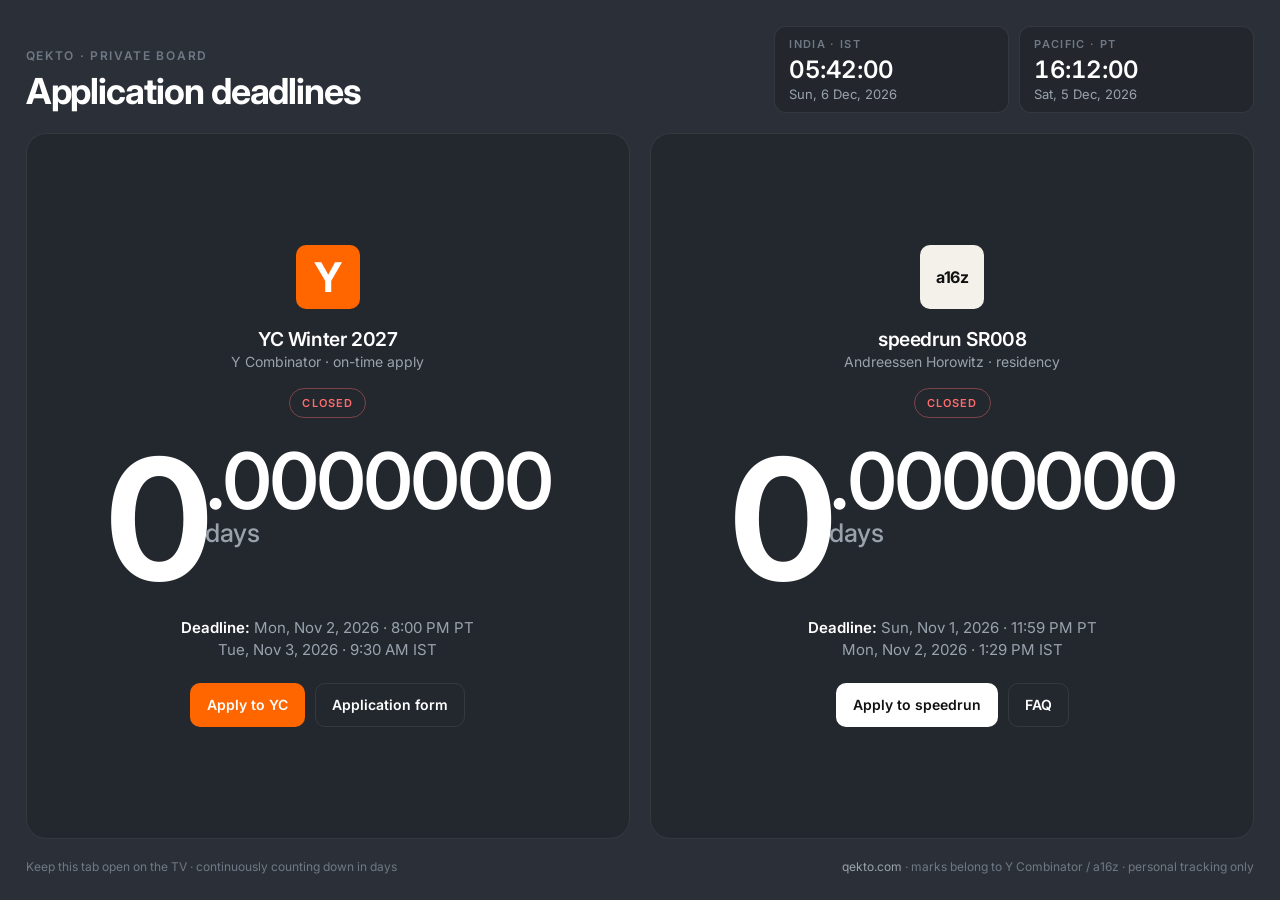
==== board.html @ ca3f0a9b "Use continuous decimal-days countdown on the board. Co-authored-by: Cursor <cursoragent@cursor.com>" ====
<!DOCTYPE html>
<html lang="en">
  <head>
    <meta charset="UTF-8" />
    <meta name="viewport" content="width=device-width, initial-scale=1" />
    <meta name="robots" content="noindex, nofollow" />
    <title>Application board | Qekto</title>
    <meta
      name="description"
      content="Private countdown board for YC W27 and a16z speedrun SR008 application deadlines."
    />
    <link rel="icon" href="/assets/favicon.svg" type="image/svg+xml" />
    <link rel="preconnect" href="https://fonts.googleapis.com" />
    <link rel="preconnect" href="https://fonts.gstatic.com" crossorigin />
    <link
      href="https://fonts.googleapis.com/css2?family=Inter:wght@400;500;600;700&display=swap"
      rel="stylesheet"
    />
    <style>
      :root {
        --bg: #2b3038;
        --panel: #23282f;
        --ink: #ffffff;
        --mute: #9aa3ad;
        --mute-soft: #6f7884;
        --yc: #ff6600;
        --go: #5dcea0;
        --warn: #f0b429;
        --late: #ff6b6b;
        --hair: rgba(255, 255, 255, 0.08);
      }

      * {
        box-sizing: border-box;
      }

      html,
      body {
        margin: 0;
        min-height: 100%;
        background: var(--bg);
        color: var(--ink);
        font-family: Inter, Helvetica, Arial, sans-serif;
      }

      body {
        min-height: 100vh;
      }

      .board {
        width: min(1760px, 100%);
        margin: 0 auto;
        padding: clamp(16px, 2vw, 32px);
        min-height: 100vh;
        display: flex;
        flex-direction: column;
        gap: clamp(12px, 1.6vw, 22px);
      }

      .topbar {
        display: flex;
        align-items: flex-end;
        justify-content: space-between;
        gap: 16px;
        flex-wrap: wrap;
      }

      .brand-kicker {
        font-size: 12px;
        letter-spacing: 0.14em;
        text-transform: uppercase;
        color: var(--mute-soft);
        font-weight: 600;
      }

      .brand h1 {
        margin: 6px 0 0;
        font-size: clamp(24px, 2.8vw, 36px);
        font-weight: 700;
        letter-spacing: -0.03em;
      }

      .now-clocks {
        display: grid;
        grid-template-columns: 1fr 1fr;
        gap: 10px;
        min-width: min(480px, 100%);
      }

      .clock-card {
        background: rgba(0, 0, 0, 0.18);
        border: 1px solid var(--hair);
        border-radius: 12px;
        padding: 10px 14px;
      }

      .clock-card .label {
        font-size: 11px;
        letter-spacing: 0.12em;
        text-transform: uppercase;
        color: var(--mute-soft);
        font-weight: 600;
      }

      .clock-card .time {
        margin-top: 4px;
        font-size: clamp(18px, 2vw, 24px);
        font-weight: 600;
        font-variant-numeric: tabular-nums;
        letter-spacing: -0.02em;
      }

      .clock-card .date {
        margin-top: 2px;
        color: var(--mute);
        font-size: 13px;
      }

      .tracks {
        flex: 1;
        display: grid;
        grid-template-columns: 1fr 1fr;
        gap: clamp(12px, 1.6vw, 20px);
      }

      .track {
        background: var(--panel);
        border: 1px solid var(--hair);
        border-radius: 20px;
        padding: clamp(22px, 2.4vw, 36px);
        display: flex;
        flex-direction: column;
        align-items: center;
        justify-content: center;
        text-align: center;
        min-height: clamp(420px, 58vh, 680px);
        gap: 18px;
      }

      .logo {
        width: clamp(56px, 5vw, 72px);
        height: clamp(56px, 5vw, 72px);
        border-radius: 10px;
        display: grid;
        place-items: center;
        flex-shrink: 0;
      }

      .logo.yc {
        background: var(--yc);
        color: #fff;
        font-size: clamp(34px, 3.2vw, 44px);
        font-weight: 700;
        line-height: 1;
      }

      .logo.a16z {
        background: #f4f1ea;
        color: #111;
        font-size: clamp(14px, 1.3vw, 16px);
        font-weight: 700;
        letter-spacing: -0.04em;
      }

      .program {
        font-size: clamp(16px, 1.5vw, 20px);
        font-weight: 600;
        letter-spacing: -0.02em;
      }

      .org-name {
        margin-top: 2px;
        color: var(--mute);
        font-size: 14px;
      }

      .status-pill {
        font-size: 11px;
        font-weight: 600;
        letter-spacing: 0.1em;
        text-transform: uppercase;
        padding: 7px 12px;
        border-radius: 999px;
        border: 1px solid var(--hair);
        color: var(--mute);
      }

      .status-pill.open {
        color: var(--go);
        border-color: rgba(93, 206, 160, 0.35);
      }

      .status-pill.warn {
        color: var(--warn);
        border-color: rgba(240, 180, 41, 0.4);
      }

      .status-pill.late {
        color: var(--late);
        border-color: rgba(255, 107, 107, 0.4);
      }

      .decimal-timer {
        display: flex;
        align-items: flex-start;
        justify-content: center;
        line-height: 0.9;
        margin: 8px 0 4px;
        font-variant-numeric: tabular-nums;
        font-feature-settings: "tnum" 1;
      }

      .days-int {
        font-size: clamp(96px, 14vw, 168px);
        font-weight: 700;
        letter-spacing: -0.05em;
        color: #fff;
      }

      .days-frac-wrap {
        display: flex;
        flex-direction: column;
        align-items: flex-start;
        margin-top: 0.12em;
      }

      .days-frac {
        font-size: clamp(42px, 6.2vw, 78px);
        font-weight: 600;
        letter-spacing: -0.04em;
        color: #fff;
      }

      .days-label {
        margin-top: 0.18em;
        font-size: clamp(18px, 2vw, 28px);
        font-weight: 500;
        color: var(--mute);
      }

      .deadline-lines {
        color: var(--mute);
        font-size: clamp(13px, 1.2vw, 15px);
        line-height: 1.45;
      }

      .deadline-lines strong {
        color: var(--ink);
        font-weight: 600;
      }

      .actions {
        display: flex;
        flex-wrap: wrap;
        justify-content: center;
        gap: 10px;
        margin-top: 4px;
      }

      .btn {
        display: inline-flex;
        align-items: center;
        justify-content: center;
        min-height: 44px;
        padding: 0 16px;
        border-radius: 10px;
        font-size: 14px;
        font-weight: 600;
        text-decoration: none;
        border: 1px solid transparent;
      }

      .btn-primary {
        background: #fff;
        color: #111;
      }

      .track.yc .btn-primary {
        background: var(--yc);
        color: #fff;
      }

      .btn-ghost {
        background: transparent;
        color: var(--ink);
        border-color: var(--hair);
      }

      .footer {
        display: flex;
        justify-content: space-between;
        gap: 12px;
        flex-wrap: wrap;
        color: var(--mute-soft);
        font-size: 12px;
      }

      .footer a {
        color: var(--mute);
        text-decoration: none;
      }

      @media (max-width: 980px) {
        .tracks {
          grid-template-columns: 1fr;
        }

        .track {
          min-height: 360px;
        }
      }

      @media (max-width: 640px) {
        .now-clocks {
          grid-template-columns: 1fr;
          min-width: 0;
          width: 100%;
        }
      }
    </style>
  </head>
  <body>
    <main class="board">
      <header class="topbar">
        <div class="brand">
          <div class="brand-kicker">Qekto · private board</div>
          <h1>Application deadlines</h1>
        </div>
        <div class="now-clocks" aria-live="polite">
          <div class="clock-card">
            <div class="label">India · IST</div>
            <div class="time" id="ist-time">--:--:--</div>
            <div class="date" id="ist-date">—</div>
          </div>
          <div class="clock-card">
            <div class="label">Pacific · PT</div>
            <div class="time" id="pt-time">--:--:--</div>
            <div class="date" id="pt-date">—</div>
          </div>
        </div>
      </header>

      <section class="tracks" aria-label="Program countdowns">
        <article class="track yc" data-track="yc">
          <div class="logo yc" aria-hidden="true">Y</div>
          <div>
            <div class="program">YC Winter 2027</div>
            <div class="org-name">Y Combinator · on-time apply</div>
          </div>
          <div class="status-pill open" data-status>Open</div>

          <div class="decimal-timer" aria-label="YC days remaining">
            <span class="days-int" data-int>0</span>
            <span class="days-frac-wrap">
              <span class="days-frac" data-frac>.0000000</span>
              <span class="days-label">days</span>
            </span>
          </div>

          <div class="deadline-lines">
            <div><strong>Deadline:</strong> Mon, Nov 2, 2026 · 8:00 PM PT</div>
            <div>Tue, Nov 3, 2026 · 9:30 AM IST</div>
          </div>

          <div class="actions">
            <a class="btn btn-primary" href="https://www.ycombinator.com/apply" target="_blank" rel="noopener">
              Apply to YC
            </a>
            <a class="btn btn-ghost" href="https://apply.ycombinator.com/" target="_blank" rel="noopener">
              Application form
            </a>
          </div>
        </article>

        <article class="track sr" data-track="sr">
          <div class="logo a16z" aria-hidden="true">a16z</div>
          <div>
            <div class="program">speedrun SR008</div>
            <div class="org-name">Andreessen Horowitz · residency</div>
          </div>
          <div class="status-pill open" data-status>Open</div>

          <div class="decimal-timer" aria-label="speedrun days remaining">
            <span class="days-int" data-int>0</span>
            <span class="days-frac-wrap">
              <span class="days-frac" data-frac>.0000000</span>
              <span class="days-label">days</span>
            </span>
          </div>

          <div class="deadline-lines">
            <div><strong>Deadline:</strong> Sun, Nov 1, 2026 · 11:59 PM PT</div>
            <div>Mon, Nov 2, 2026 · 1:29 PM IST</div>
          </div>

          <div class="actions">
            <a class="btn btn-primary" href="https://speedrun.a16z.com/apply" target="_blank" rel="noopener">
              Apply to speedrun
            </a>
            <a class="btn btn-ghost" href="https://speedrun.a16z.com/faq" target="_blank" rel="noopener">
              FAQ
            </a>
          </div>
        </article>
      </section>

      <footer class="footer">
        <div>Keep this tab open on the TV · continuously counting down in days</div>
        <div>
          <a href="/">qekto.com</a>
          · marks belong to Y Combinator / a16z · personal tracking only
        </div>
      </footer>
    </main>

    <script>
      // After US DST ends (Nov 1, 2026 2am local), both deadlines are Pacific Standard Time.
      // YC: Nov 2, 2026 8:00 PM PT = 2026-11-03T04:00:00Z
      // SR008: Nov 1, 2026 11:59 PM PT = 2026-11-02T07:59:00Z
      const TRACKS = {
        yc: Date.parse("2026-11-03T04:00:00.000Z"),
        sr: Date.parse("2026-11-02T07:59:00.000Z"),
      };
      const MS_PER_DAY = 86400000;

      function formatZone(date, timeZone) {
        const time = new Intl.DateTimeFormat("en-IN", {
          timeZone,
          hour: "2-digit",
          minute: "2-digit",
          second: "2-digit",
          hour12: false,
        }).format(date);
        const day = new Intl.DateTimeFormat("en-IN", {
          timeZone,
          weekday: "short",
          day: "numeric",
          month: "short",
          year: "numeric",
        }).format(date);
        return { time, day };
      }

      function setStatus(el, remainingMs) {
        el.classList.remove("open", "warn", "late");
        if (remainingMs <= 0) {
          el.textContent = "Closed";
          el.classList.add("late");
          return;
        }
        if (remainingMs <= 48 * 3600 * 1000) {
          el.textContent = "Under 48h";
          el.classList.add("warn");
          return;
        }
        el.textContent = "Open";
        el.classList.add("open");
      }

      function renderDays(card, remainingMs) {
        const intEl = card.querySelector("[data-int]");
        const fracEl = card.querySelector("[data-frac]");
        if (remainingMs <= 0) {
          intEl.textContent = "0";
          fracEl.textContent = ".0000000";
          return;
        }
        const days = remainingMs / MS_PER_DAY;
        const whole = Math.floor(days);
        const frac = days - whole;
        intEl.textContent = String(whole);
        fracEl.textContent = "." + frac.toFixed(7).slice(2);
      }

      function tick() {
        const now = new Date();
        const ist = formatZone(now, "Asia/Kolkata");
        const pt = formatZone(now, "America/Los_Angeles");
        document.getElementById("ist-time").textContent = ist.time;
        document.getElementById("ist-date").textContent = ist.day;
        document.getElementById("pt-time").textContent = pt.time;
        document.getElementById("pt-date").textContent = pt.day;

        for (const [key, deadline] of Object.entries(TRACKS)) {
          const card = document.querySelector(`[data-track="${key}"]`);
          if (!card) continue;
          const remaining = deadline - now.getTime();
          renderDays(card, remaining);
          setStatus(card.querySelector("[data-status]"), remaining);
        }
      }

      tick();
      // High frequency so the decimal places keep moving.
      setInterval(tick, 40);
    </script>
  </body>
</html>
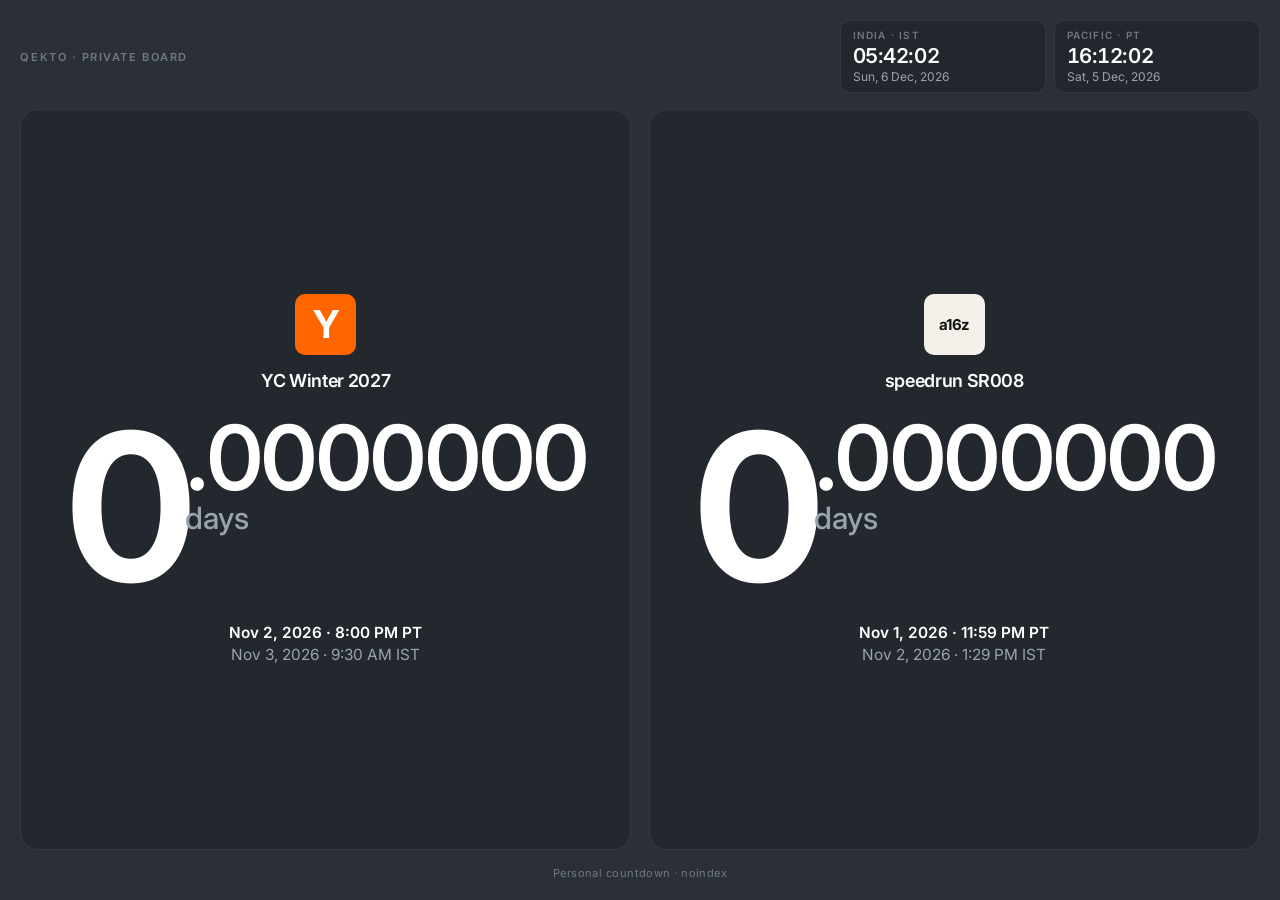
==== commit eddbda6d: "Strip apply buttons and enlarge board timers for TV. Co-authored-by: Cursor <cursoragent@cursor.com>" ====
--- a/board.html
+++ b/board.html
@@ -24,9 +24,6 @@
         --mute: #9aa3ad;
         --mute-soft: #6f7884;
         --yc: #ff6600;
-        --go: #5dcea0;
-        --warn: #f0b429;
-        --late: #ff6b6b;
         --hair: rgba(255, 255, 255, 0.08);
       }
 
@@ -37,65 +34,54 @@
       html,
       body {
         margin: 0;
-        min-height: 100%;
+        height: 100%;
         background: var(--bg);
         color: var(--ink);
         font-family: Inter, Helvetica, Arial, sans-serif;
-      }
-
-      body {
-        min-height: 100vh;
+        overflow: hidden;
       }
 
       .board {
-        width: min(1760px, 100%);
-        margin: 0 auto;
-        padding: clamp(16px, 2vw, 32px);
-        min-height: 100vh;
-        display: flex;
-        flex-direction: column;
-        gap: clamp(12px, 1.6vw, 22px);
+        height: 100vh;
+        width: 100%;
+        padding: clamp(12px, 1.6vw, 24px);
+        display: grid;
+        grid-template-rows: auto 1fr auto;
+        gap: clamp(10px, 1.2vw, 16px);
       }
 
       .topbar {
         display: flex;
-        align-items: flex-end;
+        align-items: center;
         justify-content: space-between;
         gap: 16px;
         flex-wrap: wrap;
       }
 
       .brand-kicker {
-        font-size: 12px;
+        font-size: 11px;
         letter-spacing: 0.14em;
         text-transform: uppercase;
         color: var(--mute-soft);
         font-weight: 600;
       }
 
-      .brand h1 {
-        margin: 6px 0 0;
-        font-size: clamp(24px, 2.8vw, 36px);
-        font-weight: 700;
-        letter-spacing: -0.03em;
-      }
-
       .now-clocks {
         display: grid;
         grid-template-columns: 1fr 1fr;
-        gap: 10px;
-        min-width: min(480px, 100%);
+        gap: 8px;
+        min-width: min(420px, 100%);
       }
 
       .clock-card {
         background: rgba(0, 0, 0, 0.18);
         border: 1px solid var(--hair);
-        border-radius: 12px;
-        padding: 10px 14px;
+        border-radius: 10px;
+        padding: 8px 12px;
       }
 
       .clock-card .label {
-        font-size: 11px;
+        font-size: 10px;
         letter-spacing: 0.12em;
         text-transform: uppercase;
         color: var(--mute-soft);
@@ -103,43 +89,43 @@
       }
 
       .clock-card .time {
-        margin-top: 4px;
-        font-size: clamp(18px, 2vw, 24px);
+        margin-top: 2px;
+        font-size: clamp(16px, 1.6vw, 22px);
         font-weight: 600;
         font-variant-numeric: tabular-nums;
         letter-spacing: -0.02em;
       }
 
       .clock-card .date {
-        margin-top: 2px;
+        margin-top: 1px;
         color: var(--mute);
-        font-size: 13px;
+        font-size: 12px;
       }
 
       .tracks {
-        flex: 1;
         display: grid;
         grid-template-columns: 1fr 1fr;
-        gap: clamp(12px, 1.6vw, 20px);
+        gap: clamp(10px, 1.4vw, 18px);
+        min-height: 0;
       }
 
       .track {
         background: var(--panel);
         border: 1px solid var(--hair);
-        border-radius: 20px;
-        padding: clamp(22px, 2.4vw, 36px);
+        border-radius: 18px;
+        padding: clamp(16px, 2vw, 28px);
         display: flex;
         flex-direction: column;
         align-items: center;
         justify-content: center;
         text-align: center;
-        min-height: clamp(420px, 58vh, 680px);
-        gap: 18px;
+        min-height: 0;
+        gap: clamp(10px, 1.2vw, 18px);
       }
 
       .logo {
-        width: clamp(56px, 5vw, 72px);
-        height: clamp(56px, 5vw, 72px);
+        width: clamp(52px, 4.8vw, 68px);
+        height: clamp(52px, 4.8vw, 68px);
         border-radius: 10px;
         display: grid;
         place-items: center;
@@ -149,7 +135,7 @@
       .logo.yc {
         background: var(--yc);
         color: #fff;
-        font-size: clamp(34px, 3.2vw, 44px);
+        font-size: clamp(32px, 3vw, 42px);
         font-weight: 700;
         line-height: 1;
       }
@@ -157,63 +143,42 @@
       .logo.a16z {
         background: #f4f1ea;
         color: #111;
-        font-size: clamp(14px, 1.3vw, 16px);
+        font-size: clamp(13px, 1.2vw, 15px);
         font-weight: 700;
         letter-spacing: -0.04em;
       }
 
       .program {
-        font-size: clamp(16px, 1.5vw, 20px);
+        font-size: clamp(15px, 1.4vw, 18px);
         font-weight: 600;
         letter-spacing: -0.02em;
       }
 
-      .org-name {
-        margin-top: 2px;
+      .deadline-lines {
         color: var(--mute);
-        font-size: 14px;
-      }
-
-      .status-pill {
-        font-size: 11px;
-        font-weight: 600;
-        letter-spacing: 0.1em;
-        text-transform: uppercase;
-        padding: 7px 12px;
-        border-radius: 999px;
-        border: 1px solid var(--hair);
-        color: var(--mute);
-      }
-
-      .status-pill.open {
-        color: var(--go);
-        border-color: rgba(93, 206, 160, 0.35);
-      }
-
-      .status-pill.warn {
-        color: var(--warn);
-        border-color: rgba(240, 180, 41, 0.4);
-      }
-
-      .status-pill.late {
-        color: var(--late);
-        border-color: rgba(255, 107, 107, 0.4);
+        font-size: clamp(13px, 1.2vw, 16px);
+        line-height: 1.4;
+      }
+
+      .deadline-lines strong {
+        color: var(--ink);
+        font-weight: 600;
       }
 
       .decimal-timer {
         display: flex;
         align-items: flex-start;
         justify-content: center;
-        line-height: 0.9;
-        margin: 8px 0 4px;
+        line-height: 0.88;
+        margin: clamp(4px, 0.8vw, 10px) 0;
         font-variant-numeric: tabular-nums;
         font-feature-settings: "tnum" 1;
       }
 
       .days-int {
-        font-size: clamp(96px, 14vw, 168px);
+        font-size: clamp(110px, 16vw, 210px);
         font-weight: 700;
-        letter-spacing: -0.05em;
+        letter-spacing: -0.055em;
         color: #fff;
       }
 
@@ -221,92 +186,50 @@
         display: flex;
         flex-direction: column;
         align-items: flex-start;
-        margin-top: 0.12em;
+        margin-top: 0.14em;
       }
 
       .days-frac {
-        font-size: clamp(42px, 6.2vw, 78px);
+        font-size: clamp(48px, 7vw, 96px);
         font-weight: 600;
         letter-spacing: -0.04em;
         color: #fff;
       }
 
       .days-label {
-        margin-top: 0.18em;
-        font-size: clamp(18px, 2vw, 28px);
+        margin-top: 0.2em;
+        font-size: clamp(20px, 2.4vw, 34px);
         font-weight: 500;
         color: var(--mute);
       }
 
-      .deadline-lines {
-        color: var(--mute);
-        font-size: clamp(13px, 1.2vw, 15px);
-        line-height: 1.45;
-      }
-
-      .deadline-lines strong {
-        color: var(--ink);
-        font-weight: 600;
-      }
-
-      .actions {
-        display: flex;
-        flex-wrap: wrap;
-        justify-content: center;
-        gap: 10px;
-        margin-top: 4px;
-      }
-
-      .btn {
-        display: inline-flex;
-        align-items: center;
-        justify-content: center;
-        min-height: 44px;
-        padding: 0 16px;
-        border-radius: 10px;
-        font-size: 14px;
-        font-weight: 600;
-        text-decoration: none;
-        border: 1px solid transparent;
-      }
-
-      .btn-primary {
-        background: #fff;
-        color: #111;
-      }
-
-      .track.yc .btn-primary {
-        background: var(--yc);
-        color: #fff;
-      }
-
-      .btn-ghost {
-        background: transparent;
-        color: var(--ink);
-        border-color: var(--hair);
-      }
-
       .footer {
-        display: flex;
-        justify-content: space-between;
-        gap: 12px;
-        flex-wrap: wrap;
         color: var(--mute-soft);
-        font-size: 12px;
-      }
-
-      .footer a {
-        color: var(--mute);
-        text-decoration: none;
+        font-size: 11px;
+        letter-spacing: 0.04em;
+        text-align: center;
       }
 
       @media (max-width: 980px) {
+        body {
+          overflow: auto;
+        }
+
+        .board {
+          height: auto;
+          min-height: 100vh;
+        }
+
         .tracks {
           grid-template-columns: 1fr;
         }
 
-        .track {
-          min-height: 360px;
+        .days-int {
+          font-size: clamp(96px, 28vw, 160px);
+        }
+
+        .days-frac {
+          font-size: clamp(42px, 12vw, 72px);
         }
       }
 
@@ -322,10 +245,7 @@
   <body>
     <main class="board">
       <header class="topbar">
-        <div class="brand">
-          <div class="brand-kicker">Qekto · private board</div>
-          <h1>Application deadlines</h1>
-        </div>
+        <div class="brand-kicker">Qekto · private board</div>
         <div class="now-clocks" aria-live="polite">
           <div class="clock-card">
             <div class="label">India · IST</div>
@@ -341,13 +261,9 @@
       </header>
 
       <section class="tracks" aria-label="Program countdowns">
-        <article class="track yc" data-track="yc">
+        <article class="track" data-track="yc">
           <div class="logo yc" aria-hidden="true">Y</div>
-          <div>
-            <div class="program">YC Winter 2027</div>
-            <div class="org-name">Y Combinator · on-time apply</div>
-          </div>
-          <div class="status-pill open" data-status>Open</div>
+          <div class="program">YC Winter 2027</div>
 
           <div class="decimal-timer" aria-label="YC days remaining">
             <span class="days-int" data-int>0</span>
@@ -358,27 +274,14 @@
           </div>
 
           <div class="deadline-lines">
-            <div><strong>Deadline:</strong> Mon, Nov 2, 2026 · 8:00 PM PT</div>
-            <div>Tue, Nov 3, 2026 · 9:30 AM IST</div>
-          </div>
-
-          <div class="actions">
-            <a class="btn btn-primary" href="https://www.ycombinator.com/apply" target="_blank" rel="noopener">
-              Apply to YC
-            </a>
-            <a class="btn btn-ghost" href="https://apply.ycombinator.com/" target="_blank" rel="noopener">
-              Application form
-            </a>
+            <div><strong>Nov 2, 2026 · 8:00 PM PT</strong></div>
+            <div>Nov 3, 2026 · 9:30 AM IST</div>
           </div>
         </article>
 
-        <article class="track sr" data-track="sr">
+        <article class="track" data-track="sr">
           <div class="logo a16z" aria-hidden="true">a16z</div>
-          <div>
-            <div class="program">speedrun SR008</div>
-            <div class="org-name">Andreessen Horowitz · residency</div>
-          </div>
-          <div class="status-pill open" data-status>Open</div>
+          <div class="program">speedrun SR008</div>
 
           <div class="decimal-timer" aria-label="speedrun days remaining">
             <span class="days-int" data-int>0</span>
@@ -389,32 +292,16 @@
           </div>
 
           <div class="deadline-lines">
-            <div><strong>Deadline:</strong> Sun, Nov 1, 2026 · 11:59 PM PT</div>
-            <div>Mon, Nov 2, 2026 · 1:29 PM IST</div>
-          </div>
-
-          <div class="actions">
-            <a class="btn btn-primary" href="https://speedrun.a16z.com/apply" target="_blank" rel="noopener">
-              Apply to speedrun
-            </a>
-            <a class="btn btn-ghost" href="https://speedrun.a16z.com/faq" target="_blank" rel="noopener">
-              FAQ
-            </a>
+            <div><strong>Nov 1, 2026 · 11:59 PM PT</strong></div>
+            <div>Nov 2, 2026 · 1:29 PM IST</div>
           </div>
         </article>
       </section>
 
-      <footer class="footer">
-        <div>Keep this tab open on the TV · continuously counting down in days</div>
-        <div>
-          <a href="/">qekto.com</a>
-          · marks belong to Y Combinator / a16z · personal tracking only
-        </div>
-      </footer>
+      <footer class="footer">Personal countdown · noindex</footer>
     </main>
 
     <script>
-      // After US DST ends (Nov 1, 2026 2am local), both deadlines are Pacific Standard Time.
       // YC: Nov 2, 2026 8:00 PM PT = 2026-11-03T04:00:00Z
       // SR008: Nov 1, 2026 11:59 PM PT = 2026-11-02T07:59:00Z
       const TRACKS = {
@@ -441,22 +328,6 @@
         return { time, day };
       }
 
-      function setStatus(el, remainingMs) {
-        el.classList.remove("open", "warn", "late");
-        if (remainingMs <= 0) {
-          el.textContent = "Closed";
-          el.classList.add("late");
-          return;
-        }
-        if (remainingMs <= 48 * 3600 * 1000) {
-          el.textContent = "Under 48h";
-          el.classList.add("warn");
-          return;
-        }
-        el.textContent = "Open";
-        el.classList.add("open");
-      }
-
       function renderDays(card, remainingMs) {
         const intEl = card.querySelector("[data-int]");
         const fracEl = card.querySelector("[data-frac]");
@@ -484,14 +355,11 @@
         for (const [key, deadline] of Object.entries(TRACKS)) {
           const card = document.querySelector(`[data-track="${key}"]`);
           if (!card) continue;
-          const remaining = deadline - now.getTime();
-          renderDays(card, remaining);
-          setStatus(card.querySelector("[data-status]"), remaining);
+          renderDays(card, deadline - now.getTime());
         }
       }
 
       tick();
-      // High frequency so the decimal places keep moving.
       setInterval(tick, 40);
     </script>
   </body>
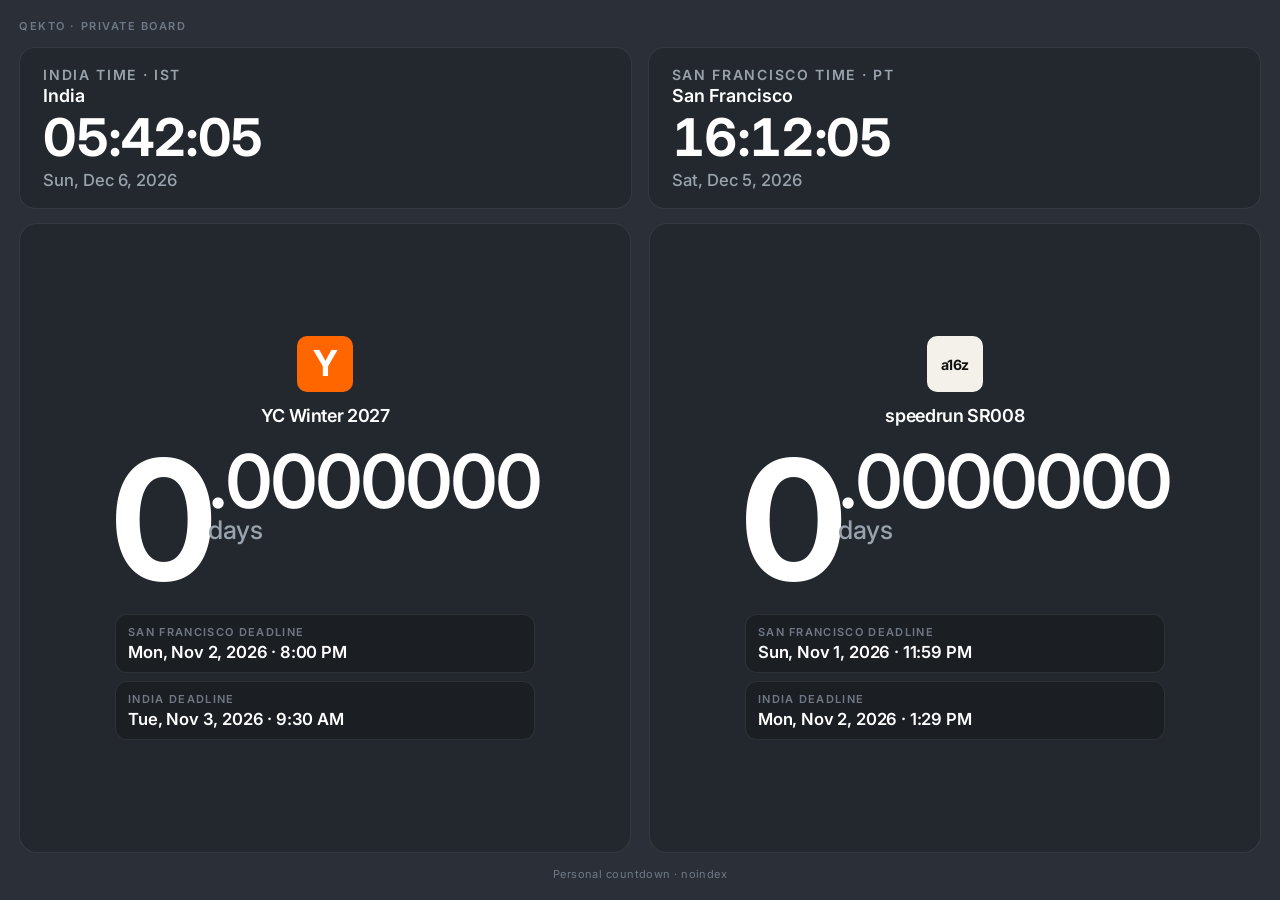
==== commit 6ef2d5a0: "Clarify India and San Francisco clocks and deadlines on the board. Co-authored-by: Cursor <cursorage" ====
--- a/board.html
+++ b/board.html
@@ -44,18 +44,10 @@
       .board {
         height: 100vh;
         width: 100%;
-        padding: clamp(12px, 1.6vw, 24px);
+        padding: clamp(12px, 1.5vw, 22px);
         display: grid;
-        grid-template-rows: auto 1fr auto;
-        gap: clamp(10px, 1.2vw, 16px);
-      }
-
-      .topbar {
-        display: flex;
-        align-items: center;
-        justify-content: space-between;
-        gap: 16px;
-        flex-wrap: wrap;
+        grid-template-rows: auto auto 1fr auto;
+        gap: clamp(10px, 1.1vw, 14px);
       }
 
       .brand-kicker {
@@ -69,37 +61,49 @@
       .now-clocks {
         display: grid;
         grid-template-columns: 1fr 1fr;
-        gap: 8px;
-        min-width: min(420px, 100%);
+        gap: clamp(10px, 1.2vw, 16px);
       }
 
       .clock-card {
-        background: rgba(0, 0, 0, 0.18);
+        background: var(--panel);
         border: 1px solid var(--hair);
-        border-radius: 10px;
-        padding: 8px 12px;
+        border-radius: 16px;
+        padding: clamp(12px, 1.4vw, 18px) clamp(16px, 1.8vw, 24px);
+        display: flex;
+        flex-direction: column;
+        justify-content: center;
+        min-height: clamp(88px, 12vh, 120px);
       }
 
       .clock-card .label {
-        font-size: 10px;
+        font-size: clamp(12px, 1.1vw, 14px);
         letter-spacing: 0.12em;
         text-transform: uppercase;
-        color: var(--mute-soft);
-        font-weight: 600;
+        color: var(--mute);
+        font-weight: 600;
+      }
+
+      .clock-card .place {
+        margin-top: 2px;
+        font-size: clamp(15px, 1.4vw, 18px);
+        font-weight: 600;
+        color: var(--ink);
       }
 
       .clock-card .time {
-        margin-top: 2px;
-        font-size: clamp(16px, 1.6vw, 22px);
-        font-weight: 600;
+        margin-top: 6px;
+        font-size: clamp(34px, 4.2vw, 52px);
+        font-weight: 700;
         font-variant-numeric: tabular-nums;
-        letter-spacing: -0.02em;
+        letter-spacing: -0.03em;
+        line-height: 1;
       }
 
       .clock-card .date {
-        margin-top: 1px;
+        margin-top: 6px;
         color: var(--mute);
-        font-size: 12px;
+        font-size: clamp(14px, 1.3vw, 17px);
+        font-weight: 500;
       }
 
       .tracks {
@@ -113,19 +117,19 @@
         background: var(--panel);
         border: 1px solid var(--hair);
         border-radius: 18px;
-        padding: clamp(16px, 2vw, 28px);
+        padding: clamp(14px, 1.8vw, 24px);
         display: flex;
         flex-direction: column;
         align-items: center;
         justify-content: center;
         text-align: center;
         min-height: 0;
-        gap: clamp(10px, 1.2vw, 18px);
+        gap: clamp(8px, 1vw, 14px);
       }
 
       .logo {
-        width: clamp(52px, 4.8vw, 68px);
-        height: clamp(52px, 4.8vw, 68px);
+        width: clamp(48px, 4.4vw, 64px);
+        height: clamp(48px, 4.4vw, 64px);
         border-radius: 10px;
         display: grid;
         place-items: center;
@@ -135,7 +139,7 @@
       .logo.yc {
         background: var(--yc);
         color: #fff;
-        font-size: clamp(32px, 3vw, 42px);
+        font-size: clamp(30px, 2.8vw, 40px);
         font-weight: 700;
         line-height: 1;
       }
@@ -143,7 +147,7 @@
       .logo.a16z {
         background: #f4f1ea;
         color: #111;
-        font-size: clamp(13px, 1.2vw, 15px);
+        font-size: clamp(12px, 1.1vw, 15px);
         font-weight: 700;
         letter-spacing: -0.04em;
       }
@@ -152,17 +156,6 @@
         font-size: clamp(15px, 1.4vw, 18px);
         font-weight: 600;
         letter-spacing: -0.02em;
-      }
-
-      .deadline-lines {
-        color: var(--mute);
-        font-size: clamp(13px, 1.2vw, 16px);
-        line-height: 1.4;
-      }
-
-      .deadline-lines strong {
-        color: var(--ink);
-        font-weight: 600;
       }
 
       .decimal-timer {
@@ -170,13 +163,13 @@
         align-items: flex-start;
         justify-content: center;
         line-height: 0.88;
-        margin: clamp(4px, 0.8vw, 10px) 0;
+        margin: clamp(2px, 0.6vw, 8px) 0;
         font-variant-numeric: tabular-nums;
         font-feature-settings: "tnum" 1;
       }
 
       .days-int {
-        font-size: clamp(110px, 16vw, 210px);
+        font-size: clamp(96px, 13vw, 180px);
         font-weight: 700;
         letter-spacing: -0.055em;
         color: #fff;
@@ -190,7 +183,7 @@
       }
 
       .days-frac {
-        font-size: clamp(48px, 7vw, 96px);
+        font-size: clamp(42px, 5.8vw, 84px);
         font-weight: 600;
         letter-spacing: -0.04em;
         color: #fff;
@@ -198,9 +191,39 @@
 
       .days-label {
         margin-top: 0.2em;
-        font-size: clamp(20px, 2.4vw, 34px);
+        font-size: clamp(18px, 2vw, 30px);
         font-weight: 500;
         color: var(--mute);
+      }
+
+      .deadline-box {
+        width: min(100%, 420px);
+        display: grid;
+        gap: 8px;
+        text-align: left;
+      }
+
+      .deadline-row {
+        background: rgba(0, 0, 0, 0.22);
+        border: 1px solid var(--hair);
+        border-radius: 12px;
+        padding: 10px 12px;
+      }
+
+      .deadline-row .where {
+        font-size: 11px;
+        letter-spacing: 0.12em;
+        text-transform: uppercase;
+        color: var(--mute-soft);
+        font-weight: 600;
+      }
+
+      .deadline-row .when {
+        margin-top: 3px;
+        font-size: clamp(14px, 1.3vw, 17px);
+        font-weight: 600;
+        color: var(--ink);
+        letter-spacing: -0.01em;
       }
 
       .footer {
@@ -225,40 +248,39 @@
         }
 
         .days-int {
-          font-size: clamp(96px, 28vw, 160px);
+          font-size: clamp(88px, 26vw, 140px);
         }
 
         .days-frac {
-          font-size: clamp(42px, 12vw, 72px);
+          font-size: clamp(40px, 11vw, 68px);
         }
       }
 
       @media (max-width: 640px) {
         .now-clocks {
           grid-template-columns: 1fr;
-          min-width: 0;
-          width: 100%;
         }
       }
     </style>
   </head>
   <body>
     <main class="board">
-      <header class="topbar">
-        <div class="brand-kicker">Qekto · private board</div>
-        <div class="now-clocks" aria-live="polite">
-          <div class="clock-card">
-            <div class="label">India · IST</div>
-            <div class="time" id="ist-time">--:--:--</div>
-            <div class="date" id="ist-date">—</div>
-          </div>
-          <div class="clock-card">
-            <div class="label">Pacific · PT</div>
-            <div class="time" id="pt-time">--:--:--</div>
-            <div class="date" id="pt-date">—</div>
-          </div>
+      <div class="brand-kicker">Qekto · private board</div>
+
+      <section class="now-clocks" aria-live="polite" aria-label="Live clocks">
+        <div class="clock-card">
+          <div class="label">India time · IST</div>
+          <div class="place">India</div>
+          <div class="time" id="ist-time">--:--:--</div>
+          <div class="date" id="ist-date">—</div>
         </div>
-      </header>
+        <div class="clock-card">
+          <div class="label">San Francisco time · PT</div>
+          <div class="place">San Francisco</div>
+          <div class="time" id="sf-time">--:--:--</div>
+          <div class="date" id="sf-date">—</div>
+        </div>
+      </section>
 
       <section class="tracks" aria-label="Program countdowns">
         <article class="track" data-track="yc">
@@ -273,9 +295,15 @@
             </span>
           </div>
 
-          <div class="deadline-lines">
-            <div><strong>Nov 2, 2026 · 8:00 PM PT</strong></div>
-            <div>Nov 3, 2026 · 9:30 AM IST</div>
+          <div class="deadline-box">
+            <div class="deadline-row">
+              <div class="where">San Francisco deadline</div>
+              <div class="when">Mon, Nov 2, 2026 · 8:00 PM</div>
+            </div>
+            <div class="deadline-row">
+              <div class="where">India deadline</div>
+              <div class="when">Tue, Nov 3, 2026 · 9:30 AM</div>
+            </div>
           </div>
         </article>
 
@@ -291,9 +319,15 @@
             </span>
           </div>
 
-          <div class="deadline-lines">
-            <div><strong>Nov 1, 2026 · 11:59 PM PT</strong></div>
-            <div>Nov 2, 2026 · 1:29 PM IST</div>
+          <div class="deadline-box">
+            <div class="deadline-row">
+              <div class="where">San Francisco deadline</div>
+              <div class="when">Sun, Nov 1, 2026 · 11:59 PM</div>
+            </div>
+            <div class="deadline-row">
+              <div class="where">India deadline</div>
+              <div class="when">Mon, Nov 2, 2026 · 1:29 PM</div>
+            </div>
           </div>
         </article>
       </section>
@@ -311,14 +345,14 @@
       const MS_PER_DAY = 86400000;
 
       function formatZone(date, timeZone) {
-        const time = new Intl.DateTimeFormat("en-IN", {
+        const time = new Intl.DateTimeFormat("en-GB", {
           timeZone,
           hour: "2-digit",
           minute: "2-digit",
           second: "2-digit",
           hour12: false,
         }).format(date);
-        const day = new Intl.DateTimeFormat("en-IN", {
+        const day = new Intl.DateTimeFormat("en-US", {
           timeZone,
           weekday: "short",
           day: "numeric",
@@ -345,12 +379,12 @@
 
       function tick() {
         const now = new Date();
-        const ist = formatZone(now, "Asia/Kolkata");
-        const pt = formatZone(now, "America/Los_Angeles");
-        document.getElementById("ist-time").textContent = ist.time;
-        document.getElementById("ist-date").textContent = ist.day;
-        document.getElementById("pt-time").textContent = pt.time;
-        document.getElementById("pt-date").textContent = pt.day;
+        const india = formatZone(now, "Asia/Kolkata");
+        const sf = formatZone(now, "America/Los_Angeles");
+        document.getElementById("ist-time").textContent = india.time;
+        document.getElementById("ist-date").textContent = india.day;
+        document.getElementById("sf-time").textContent = sf.time;
+        document.getElementById("sf-date").textContent = sf.day;
 
         for (const [key, deadline] of Object.entries(TRACKS)) {
           const card = document.querySelector(`[data-track="${key}"]`);
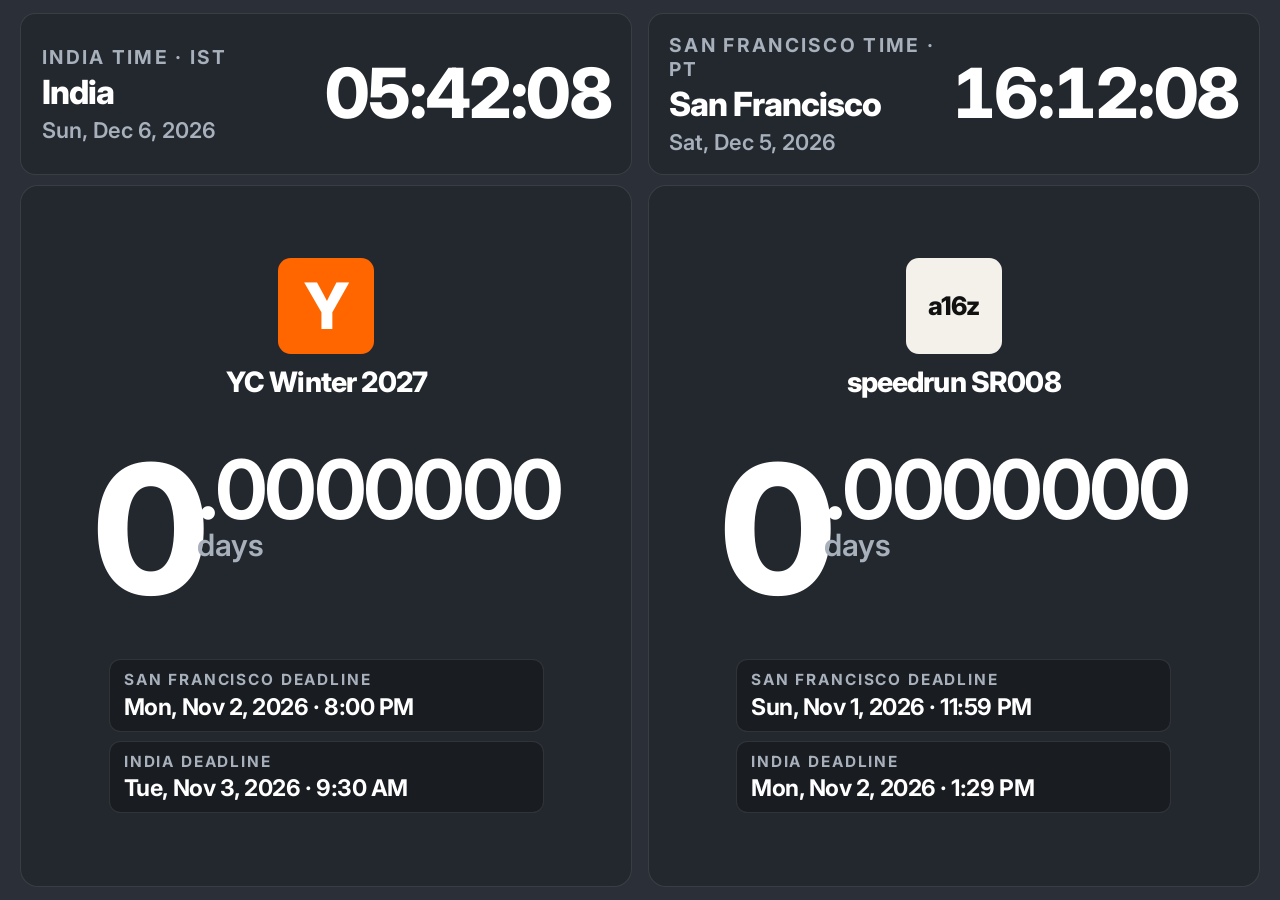
==== commit 9be26f25: "Scale board logos, clocks, and type for TV distance. Co-authored-by: Cursor <cursoragent@cursor.com>" ====
--- a/board.html
+++ b/board.html
@@ -13,7 +13,7 @@
     <link rel="preconnect" href="https://fonts.googleapis.com" />
     <link rel="preconnect" href="https://fonts.gstatic.com" crossorigin />
     <link
-      href="https://fonts.googleapis.com/css2?family=Inter:wght@400;500;600;700&display=swap"
+      href="https://fonts.googleapis.com/css2?family=Inter:wght@400;500;600;700;800&display=swap"
       rel="stylesheet"
     />
     <style>
@@ -21,10 +21,10 @@
         --bg: #2b3038;
         --panel: #23282f;
         --ink: #ffffff;
-        --mute: #9aa3ad;
-        --mute-soft: #6f7884;
+        --mute: #a7b0bb;
+        --mute-soft: #7a8491;
         --yc: #ff6600;
-        --hair: rgba(255, 255, 255, 0.08);
+        --hair: rgba(255, 255, 255, 0.1);
       }
 
       * {
@@ -44,93 +44,93 @@
       .board {
         height: 100vh;
         width: 100%;
-        padding: clamp(12px, 1.5vw, 22px);
-        display: grid;
-        grid-template-rows: auto auto 1fr auto;
-        gap: clamp(10px, 1.1vw, 14px);
-      }
-
-      .brand-kicker {
-        font-size: 11px;
-        letter-spacing: 0.14em;
-        text-transform: uppercase;
-        color: var(--mute-soft);
-        font-weight: 600;
+        padding: 1.4vh 1.6vw;
+        display: grid;
+        grid-template-rows: 18vh 1fr;
+        gap: 1.2vh;
       }
 
       .now-clocks {
         display: grid;
         grid-template-columns: 1fr 1fr;
-        gap: clamp(10px, 1.2vw, 16px);
+        gap: 1.2vw;
+        min-height: 0;
       }
 
       .clock-card {
         background: var(--panel);
         border: 1px solid var(--hair);
-        border-radius: 16px;
-        padding: clamp(12px, 1.4vw, 18px) clamp(16px, 1.8vw, 24px);
-        display: flex;
-        flex-direction: column;
-        justify-content: center;
-        min-height: clamp(88px, 12vh, 120px);
-      }
-
-      .clock-card .label {
-        font-size: clamp(12px, 1.1vw, 14px);
+        border-radius: 1.2vw;
+        padding: 1.4vh 1.6vw;
+        display: grid;
+        grid-template-columns: 1fr auto;
+        align-items: center;
+        gap: 1vw;
+        min-height: 0;
+      }
+
+      .clock-meta .label {
+        font-size: clamp(16px, 1.5vw, 22px);
         letter-spacing: 0.12em;
         text-transform: uppercase;
         color: var(--mute);
+        font-weight: 700;
+      }
+
+      .clock-meta .place {
+        margin-top: 0.4vh;
+        font-size: clamp(28px, 2.6vw, 42px);
+        font-weight: 800;
+        letter-spacing: -0.03em;
+      }
+
+      .clock-meta .date {
+        margin-top: 0.5vh;
+        color: var(--mute);
+        font-size: clamp(18px, 1.7vw, 26px);
         font-weight: 600;
       }
 
-      .clock-card .place {
-        margin-top: 2px;
-        font-size: clamp(15px, 1.4vw, 18px);
-        font-weight: 600;
-        color: var(--ink);
-      }
-
       .clock-card .time {
-        margin-top: 6px;
-        font-size: clamp(34px, 4.2vw, 52px);
-        font-weight: 700;
+        font-size: clamp(48px, 5.4vw, 84px);
+        font-weight: 800;
         font-variant-numeric: tabular-nums;
-        letter-spacing: -0.03em;
+        letter-spacing: -0.04em;
         line-height: 1;
-      }
-
-      .clock-card .date {
-        margin-top: 6px;
-        color: var(--mute);
-        font-size: clamp(14px, 1.3vw, 17px);
-        font-weight: 500;
+        text-align: right;
       }
 
       .tracks {
         display: grid;
         grid-template-columns: 1fr 1fr;
-        gap: clamp(10px, 1.4vw, 18px);
+        gap: 1.2vw;
         min-height: 0;
       }
 
       .track {
         background: var(--panel);
         border: 1px solid var(--hair);
-        border-radius: 18px;
-        padding: clamp(14px, 1.8vw, 24px);
+        border-radius: 1.4vw;
+        padding: 2vh 1.5vw 2.2vh;
         display: flex;
         flex-direction: column;
         align-items: center;
-        justify-content: center;
+        justify-content: space-evenly;
         text-align: center;
         min-height: 0;
-        gap: clamp(8px, 1vw, 14px);
+      }
+
+      .track-head {
+        display: flex;
+        flex-direction: column;
+        align-items: center;
+        gap: 1.2vh;
       }
 
       .logo {
-        width: clamp(48px, 4.4vw, 64px);
-        height: clamp(48px, 4.4vw, 64px);
-        border-radius: 10px;
+        width: clamp(84px, 7.5vw, 120px);
+        height: clamp(84px, 7.5vw, 120px);
+        border-radius: 1vw;
         display: grid;
         place-items: center;
         flex-shrink: 0;
@@ -139,39 +139,38 @@
       .logo.yc {
         background: var(--yc);
         color: #fff;
-        font-size: clamp(30px, 2.8vw, 40px);
-        font-weight: 700;
+        font-size: clamp(56px, 5vw, 82px);
+        font-weight: 800;
         line-height: 1;
       }
 
       .logo.a16z {
         background: #f4f1ea;
         color: #111;
-        font-size: clamp(12px, 1.1vw, 15px);
-        font-weight: 700;
+        font-size: clamp(22px, 2vw, 30px);
+        font-weight: 800;
         letter-spacing: -0.04em;
       }
 
       .program {
-        font-size: clamp(15px, 1.4vw, 18px);
-        font-weight: 600;
-        letter-spacing: -0.02em;
+        font-size: clamp(24px, 2.2vw, 34px);
+        font-weight: 800;
+        letter-spacing: -0.03em;
       }
 
       .decimal-timer {
         display: flex;
         align-items: flex-start;
         justify-content: center;
-        line-height: 0.88;
-        margin: clamp(2px, 0.6vw, 8px) 0;
+        line-height: 0.86;
         font-variant-numeric: tabular-nums;
         font-feature-settings: "tnum" 1;
       }
 
       .days-int {
-        font-size: clamp(96px, 13vw, 180px);
-        font-weight: 700;
-        letter-spacing: -0.055em;
+        font-size: clamp(120px, 14vw, 220px);
+        font-weight: 800;
+        letter-spacing: -0.06em;
         color: #fff;
       }
 
@@ -179,58 +178,51 @@
         display: flex;
         flex-direction: column;
         align-items: flex-start;
-        margin-top: 0.14em;
+        margin-top: 0.16em;
       }
 
       .days-frac {
-        font-size: clamp(42px, 5.8vw, 84px);
+        font-size: clamp(54px, 6.4vw, 102px);
+        font-weight: 700;
+        letter-spacing: -0.045em;
+        color: #fff;
+      }
+
+      .days-label {
+        margin-top: 0.22em;
+        font-size: clamp(24px, 2.4vw, 38px);
         font-weight: 600;
-        letter-spacing: -0.04em;
-        color: #fff;
-      }
-
-      .days-label {
-        margin-top: 0.2em;
-        font-size: clamp(18px, 2vw, 30px);
-        font-weight: 500;
         color: var(--mute);
       }
 
       .deadline-box {
-        width: min(100%, 420px);
-        display: grid;
-        gap: 8px;
+        width: min(100%, 34vw);
+        display: grid;
+        gap: 1vh;
         text-align: left;
       }
 
       .deadline-row {
-        background: rgba(0, 0, 0, 0.22);
+        background: rgba(0, 0, 0, 0.28);
         border: 1px solid var(--hair);
-        border-radius: 12px;
-        padding: 10px 12px;
+        border-radius: 0.9vw;
+        padding: 1.1vh 1.1vw;
       }
 
       .deadline-row .where {
-        font-size: 11px;
+        font-size: clamp(14px, 1.2vw, 18px);
         letter-spacing: 0.12em;
         text-transform: uppercase;
-        color: var(--mute-soft);
-        font-weight: 600;
+        color: var(--mute);
+        font-weight: 700;
       }
 
       .deadline-row .when {
-        margin-top: 3px;
-        font-size: clamp(14px, 1.3vw, 17px);
-        font-weight: 600;
+        margin-top: 0.4vh;
+        font-size: clamp(20px, 1.8vw, 28px);
+        font-weight: 700;
         color: var(--ink);
-        letter-spacing: -0.01em;
-      }
-
-      .footer {
-        color: var(--mute-soft);
-        font-size: 11px;
-        letter-spacing: 0.04em;
-        text-align: center;
+        letter-spacing: -0.02em;
       }
 
       @media (max-width: 980px) {
@@ -241,51 +233,56 @@
         .board {
           height: auto;
           min-height: 100vh;
-        }
-
+          grid-template-rows: auto auto;
+        }
+
+        .now-clocks,
         .tracks {
           grid-template-columns: 1fr;
         }
 
-        .days-int {
-          font-size: clamp(88px, 26vw, 140px);
-        }
-
-        .days-frac {
-          font-size: clamp(40px, 11vw, 68px);
-        }
-      }
-
-      @media (max-width: 640px) {
-        .now-clocks {
+        .clock-card {
           grid-template-columns: 1fr;
+        }
+
+        .clock-card .time {
+          text-align: left;
+          margin-top: 8px;
+        }
+
+        .deadline-box {
+          width: 100%;
         }
       }
     </style>
   </head>
   <body>
     <main class="board">
-      <div class="brand-kicker">Qekto · private board</div>
-
       <section class="now-clocks" aria-live="polite" aria-label="Live clocks">
         <div class="clock-card">
-          <div class="label">India time · IST</div>
-          <div class="place">India</div>
+          <div class="clock-meta">
+            <div class="label">India time · IST</div>
+            <div class="place">India</div>
+            <div class="date" id="ist-date">—</div>
+          </div>
           <div class="time" id="ist-time">--:--:--</div>
-          <div class="date" id="ist-date">—</div>
         </div>
         <div class="clock-card">
-          <div class="label">San Francisco time · PT</div>
-          <div class="place">San Francisco</div>
+          <div class="clock-meta">
+            <div class="label">San Francisco time · PT</div>
+            <div class="place">San Francisco</div>
+            <div class="date" id="sf-date">—</div>
+          </div>
           <div class="time" id="sf-time">--:--:--</div>
-          <div class="date" id="sf-date">—</div>
         </div>
       </section>
 
       <section class="tracks" aria-label="Program countdowns">
         <article class="track" data-track="yc">
-          <div class="logo yc" aria-hidden="true">Y</div>
-          <div class="program">YC Winter 2027</div>
+          <div class="track-head">
+            <div class="logo yc" aria-hidden="true">Y</div>
+            <div class="program">YC Winter 2027</div>
+          </div>
 
           <div class="decimal-timer" aria-label="YC days remaining">
             <span class="days-int" data-int>0</span>
@@ -308,8 +305,10 @@
         </article>
 
         <article class="track" data-track="sr">
-          <div class="logo a16z" aria-hidden="true">a16z</div>
-          <div class="program">speedrun SR008</div>
+          <div class="track-head">
+            <div class="logo a16z" aria-hidden="true">a16z</div>
+            <div class="program">speedrun SR008</div>
+          </div>
 
           <div class="decimal-timer" aria-label="speedrun days remaining">
             <span class="days-int" data-int>0</span>
@@ -331,8 +330,6 @@
           </div>
         </article>
       </section>
-
-      <footer class="footer">Personal countdown · noindex</footer>
     </main>
 
     <script>
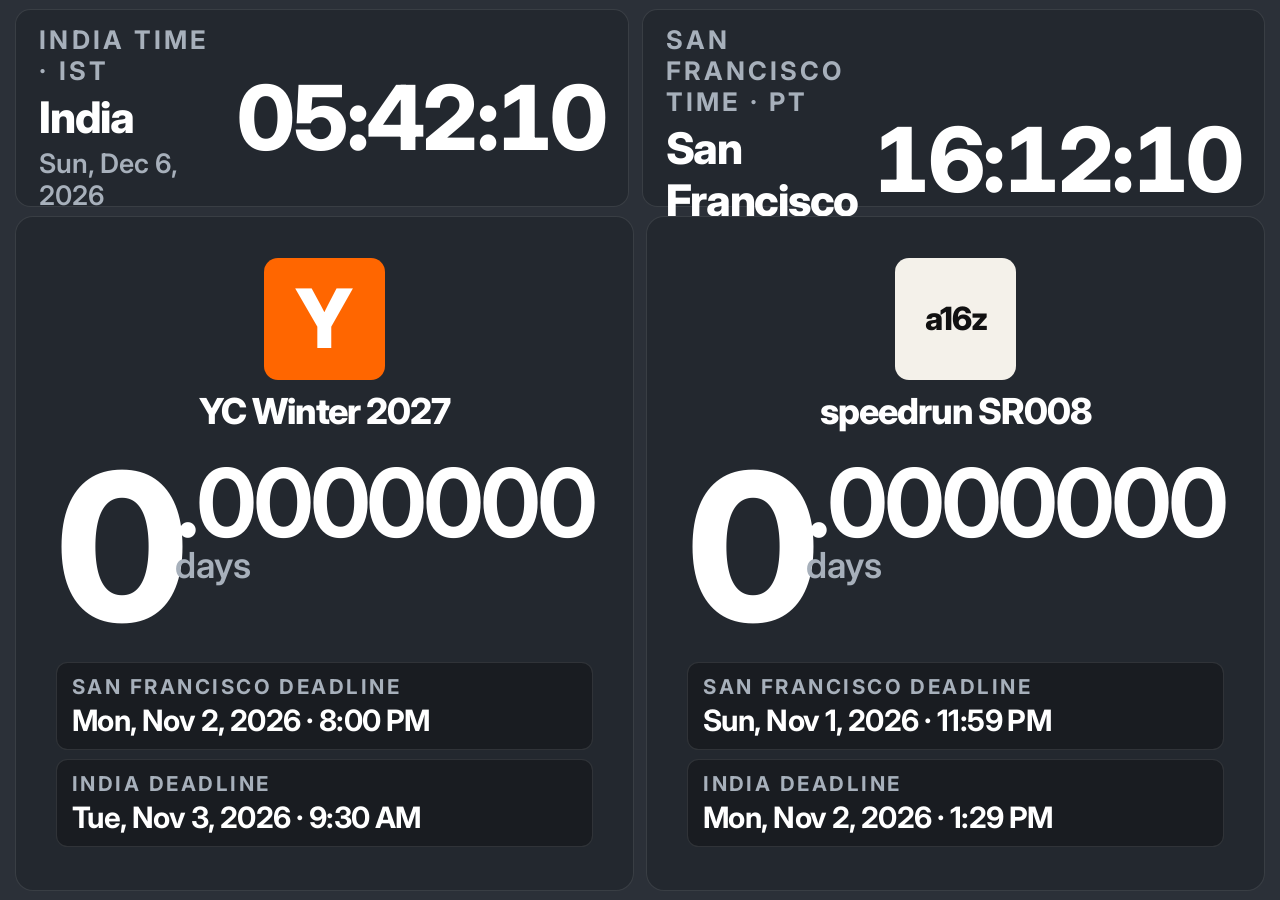
==== commit 42645d92: "Make every board element larger for TV screens. Co-authored-by: Cursor <cursoragent@cursor.com>" ====
--- a/board.html
+++ b/board.html
@@ -44,16 +44,16 @@
       .board {
         height: 100vh;
         width: 100%;
-        padding: 1.4vh 1.6vw;
-        display: grid;
-        grid-template-rows: 18vh 1fr;
-        gap: 1.2vh;
+        padding: 1vh 1.2vw;
+        display: grid;
+        grid-template-rows: 22vh 1fr;
+        gap: 1vh;
       }
 
       .now-clocks {
         display: grid;
         grid-template-columns: 1fr 1fr;
-        gap: 1.2vw;
+        gap: 1vw;
         min-height: 0;
       }
 
@@ -61,16 +61,16 @@
         background: var(--panel);
         border: 1px solid var(--hair);
         border-radius: 1.2vw;
-        padding: 1.4vh 1.6vw;
+        padding: 1.6vh 1.8vw;
         display: grid;
         grid-template-columns: 1fr auto;
         align-items: center;
-        gap: 1vw;
+        gap: 1.2vw;
         min-height: 0;
       }
 
       .clock-meta .label {
-        font-size: clamp(16px, 1.5vw, 22px);
+        font-size: 2vw;
         letter-spacing: 0.12em;
         text-transform: uppercase;
         color: var(--mute);
@@ -78,8 +78,8 @@
       }
 
       .clock-meta .place {
-        margin-top: 0.4vh;
-        font-size: clamp(28px, 2.6vw, 42px);
+        margin-top: 0.5vh;
+        font-size: 3.4vw;
         font-weight: 800;
         letter-spacing: -0.03em;
       }
@@ -87,12 +87,12 @@
       .clock-meta .date {
         margin-top: 0.5vh;
         color: var(--mute);
-        font-size: clamp(18px, 1.7vw, 26px);
+        font-size: 2.1vw;
         font-weight: 600;
       }
 
       .clock-card .time {
-        font-size: clamp(48px, 5.4vw, 84px);
+        font-size: 7vw;
         font-weight: 800;
         font-variant-numeric: tabular-nums;
         letter-spacing: -0.04em;
@@ -103,7 +103,7 @@
       .tracks {
         display: grid;
         grid-template-columns: 1fr 1fr;
-        gap: 1.2vw;
+        gap: 1vw;
         min-height: 0;
       }
 
@@ -111,7 +111,7 @@
         background: var(--panel);
         border: 1px solid var(--hair);
         border-radius: 1.4vw;
-        padding: 2vh 1.5vw 2.2vh;
+        padding: 1.6vh 1.2vw 1.8vh;
         display: flex;
         flex-direction: column;
         align-items: center;
@@ -124,13 +124,13 @@
         display: flex;
         flex-direction: column;
         align-items: center;
-        gap: 1.2vh;
+        gap: 1vh;
       }
 
       .logo {
-        width: clamp(84px, 7.5vw, 120px);
-        height: clamp(84px, 7.5vw, 120px);
-        border-radius: 1vw;
+        width: 9.5vw;
+        height: 9.5vw;
+        border-radius: 1.1vw;
         display: grid;
         place-items: center;
         flex-shrink: 0;
@@ -139,7 +139,7 @@
       .logo.yc {
         background: var(--yc);
         color: #fff;
-        font-size: clamp(56px, 5vw, 82px);
+        font-size: 6.4vw;
         font-weight: 800;
         line-height: 1;
       }
@@ -147,13 +147,13 @@
       .logo.a16z {
         background: #f4f1ea;
         color: #111;
-        font-size: clamp(22px, 2vw, 30px);
+        font-size: 2.5vw;
         font-weight: 800;
         letter-spacing: -0.04em;
       }
 
       .program {
-        font-size: clamp(24px, 2.2vw, 34px);
+        font-size: 2.8vw;
         font-weight: 800;
         letter-spacing: -0.03em;
       }
@@ -168,7 +168,7 @@
       }
 
       .days-int {
-        font-size: clamp(120px, 14vw, 220px);
+        font-size: 16vw;
         font-weight: 800;
         letter-spacing: -0.06em;
         color: #fff;
@@ -182,21 +182,21 @@
       }
 
       .days-frac {
-        font-size: clamp(54px, 6.4vw, 102px);
+        font-size: 7.4vw;
         font-weight: 700;
         letter-spacing: -0.045em;
         color: #fff;
       }
 
       .days-label {
-        margin-top: 0.22em;
-        font-size: clamp(24px, 2.4vw, 38px);
+        margin-top: 0.18em;
+        font-size: 2.8vw;
         font-weight: 600;
         color: var(--mute);
       }
 
       .deadline-box {
-        width: min(100%, 34vw);
+        width: min(100%, 42vw);
         display: grid;
         gap: 1vh;
         text-align: left;
@@ -206,11 +206,11 @@
         background: rgba(0, 0, 0, 0.28);
         border: 1px solid var(--hair);
         border-radius: 0.9vw;
-        padding: 1.1vh 1.1vw;
+        padding: 1.2vh 1.2vw;
       }
 
       .deadline-row .where {
-        font-size: clamp(14px, 1.2vw, 18px);
+        font-size: 1.6vw;
         letter-spacing: 0.12em;
         text-transform: uppercase;
         color: var(--mute);
@@ -219,7 +219,7 @@
 
       .deadline-row .when {
         margin-top: 0.4vh;
-        font-size: clamp(20px, 1.8vw, 28px);
+        font-size: 2.3vw;
         font-weight: 700;
         color: var(--ink);
         letter-spacing: -0.02em;
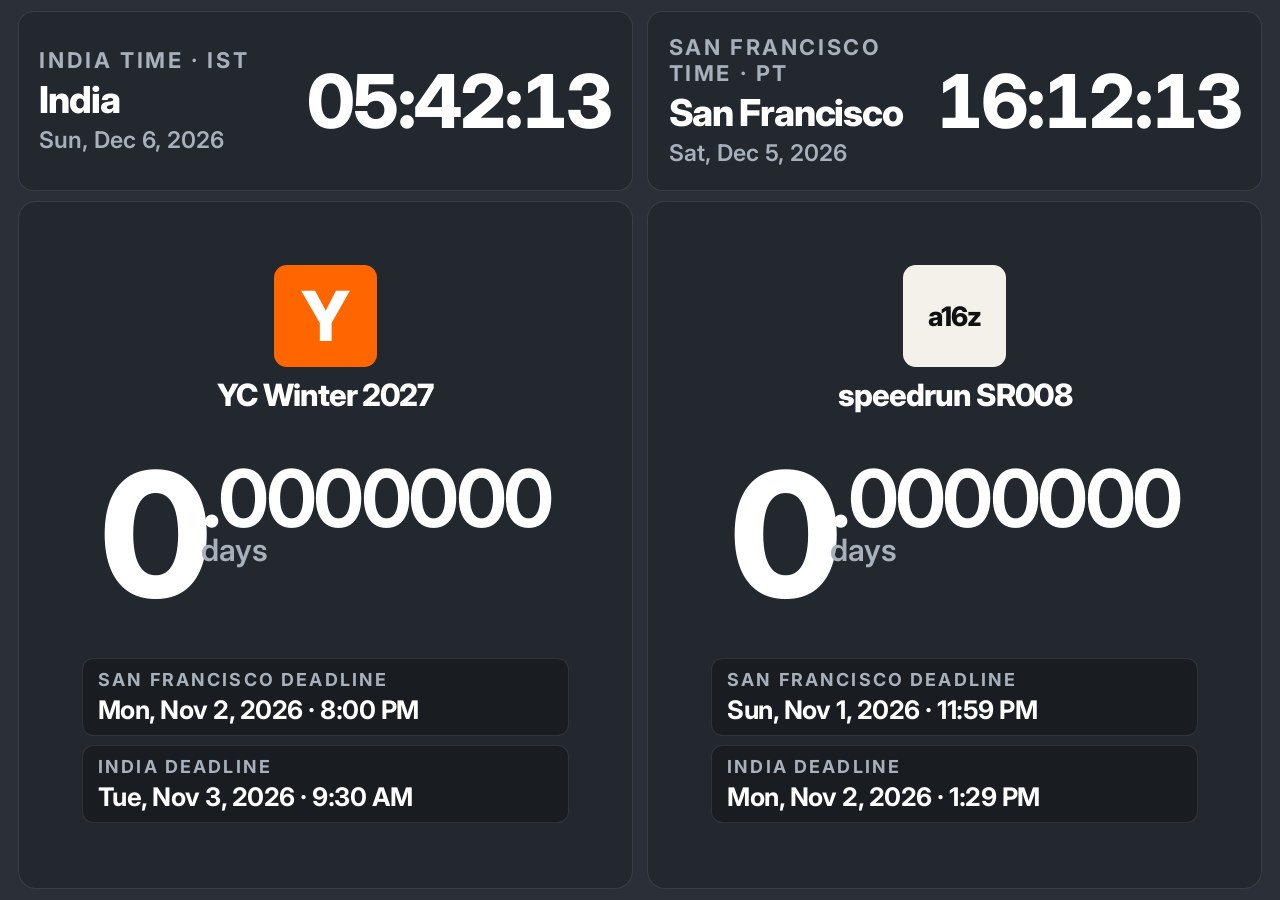
==== commit fa92a434: "Nudge board scale down slightly for TV. Co-authored-by: Cursor <cursoragent@cursor.com>" ====
--- a/board.html
+++ b/board.html
@@ -44,16 +44,16 @@
       .board {
         height: 100vh;
         width: 100%;
-        padding: 1vh 1.2vw;
-        display: grid;
-        grid-template-rows: 22vh 1fr;
-        gap: 1vh;
+        padding: 1.2vh 1.4vw;
+        display: grid;
+        grid-template-rows: 20vh 1fr;
+        gap: 1.1vh;
       }
 
       .now-clocks {
         display: grid;
         grid-template-columns: 1fr 1fr;
-        gap: 1vw;
+        gap: 1.1vw;
         min-height: 0;
       }
 
@@ -61,16 +61,16 @@
         background: var(--panel);
         border: 1px solid var(--hair);
         border-radius: 1.2vw;
-        padding: 1.6vh 1.8vw;
+        padding: 1.5vh 1.6vw;
         display: grid;
         grid-template-columns: 1fr auto;
         align-items: center;
-        gap: 1.2vw;
+        gap: 1.1vw;
         min-height: 0;
       }
 
       .clock-meta .label {
-        font-size: 2vw;
+        font-size: 1.7vw;
         letter-spacing: 0.12em;
         text-transform: uppercase;
         color: var(--mute);
@@ -78,21 +78,21 @@
       }
 
       .clock-meta .place {
-        margin-top: 0.5vh;
-        font-size: 3.4vw;
+        margin-top: 0.45vh;
+        font-size: 2.9vw;
         font-weight: 800;
         letter-spacing: -0.03em;
       }
 
       .clock-meta .date {
-        margin-top: 0.5vh;
+        margin-top: 0.45vh;
         color: var(--mute);
-        font-size: 2.1vw;
+        font-size: 1.8vw;
         font-weight: 600;
       }
 
       .clock-card .time {
-        font-size: 7vw;
+        font-size: 5.8vw;
         font-weight: 800;
         font-variant-numeric: tabular-nums;
         letter-spacing: -0.04em;
@@ -103,7 +103,7 @@
       .tracks {
         display: grid;
         grid-template-columns: 1fr 1fr;
-        gap: 1vw;
+        gap: 1.1vw;
         min-height: 0;
       }
 
@@ -111,7 +111,7 @@
         background: var(--panel);
         border: 1px solid var(--hair);
         border-radius: 1.4vw;
-        padding: 1.6vh 1.2vw 1.8vh;
+        padding: 1.7vh 1.3vw 1.9vh;
         display: flex;
         flex-direction: column;
         align-items: center;
@@ -128,9 +128,9 @@
       }
 
       .logo {
-        width: 9.5vw;
-        height: 9.5vw;
-        border-radius: 1.1vw;
+        width: 8vw;
+        height: 8vw;
+        border-radius: 1vw;
         display: grid;
         place-items: center;
         flex-shrink: 0;
@@ -139,7 +139,7 @@
       .logo.yc {
         background: var(--yc);
         color: #fff;
-        font-size: 6.4vw;
+        font-size: 5.4vw;
         font-weight: 800;
         line-height: 1;
       }
@@ -147,13 +147,13 @@
       .logo.a16z {
         background: #f4f1ea;
         color: #111;
-        font-size: 2.5vw;
+        font-size: 2.1vw;
         font-weight: 800;
         letter-spacing: -0.04em;
       }
 
       .program {
-        font-size: 2.8vw;
+        font-size: 2.4vw;
         font-weight: 800;
         letter-spacing: -0.03em;
       }
@@ -168,7 +168,7 @@
       }
 
       .days-int {
-        font-size: 16vw;
+        font-size: 13.5vw;
         font-weight: 800;
         letter-spacing: -0.06em;
         color: #fff;
@@ -182,7 +182,7 @@
       }
 
       .days-frac {
-        font-size: 7.4vw;
+        font-size: 6.2vw;
         font-weight: 700;
         letter-spacing: -0.045em;
         color: #fff;
@@ -190,13 +190,13 @@
 
       .days-label {
         margin-top: 0.18em;
-        font-size: 2.8vw;
+        font-size: 2.4vw;
         font-weight: 600;
         color: var(--mute);
       }
 
       .deadline-box {
-        width: min(100%, 42vw);
+        width: min(100%, 38vw);
         display: grid;
         gap: 1vh;
         text-align: left;
@@ -206,11 +206,11 @@
         background: rgba(0, 0, 0, 0.28);
         border: 1px solid var(--hair);
         border-radius: 0.9vw;
-        padding: 1.2vh 1.2vw;
+        padding: 1.15vh 1.15vw;
       }
 
       .deadline-row .where {
-        font-size: 1.6vw;
+        font-size: 1.4vw;
         letter-spacing: 0.12em;
         text-transform: uppercase;
         color: var(--mute);
@@ -219,7 +219,7 @@
 
       .deadline-row .when {
         margin-top: 0.4vh;
-        font-size: 2.3vw;
+        font-size: 2vw;
         font-weight: 700;
         color: var(--ink);
         letter-spacing: -0.02em;
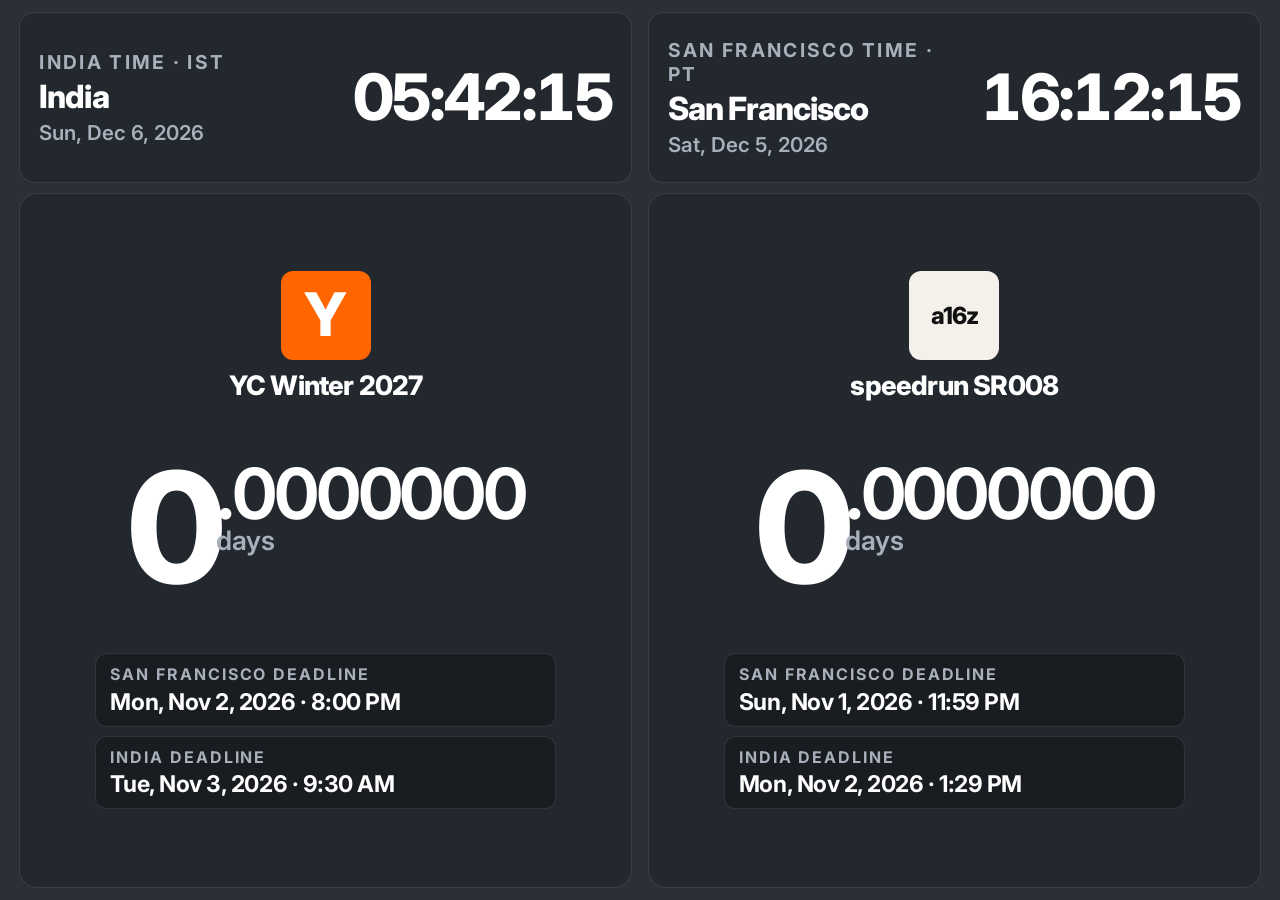
==== commit 83d4ef66: "Nudge board scale down a bit more. Co-authored-by: Cursor <cursoragent@cursor.com>" ====
--- a/board.html
+++ b/board.html
@@ -44,16 +44,16 @@
       .board {
         height: 100vh;
         width: 100%;
-        padding: 1.2vh 1.4vw;
-        display: grid;
-        grid-template-rows: 20vh 1fr;
-        gap: 1.1vh;
+        padding: 1.3vh 1.5vw;
+        display: grid;
+        grid-template-rows: 19vh 1fr;
+        gap: 1.2vh;
       }
 
       .now-clocks {
         display: grid;
         grid-template-columns: 1fr 1fr;
-        gap: 1.1vw;
+        gap: 1.2vw;
         min-height: 0;
       }
 
@@ -61,16 +61,16 @@
         background: var(--panel);
         border: 1px solid var(--hair);
         border-radius: 1.2vw;
-        padding: 1.5vh 1.6vw;
+        padding: 1.4vh 1.5vw;
         display: grid;
         grid-template-columns: 1fr auto;
         align-items: center;
-        gap: 1.1vw;
+        gap: 1vw;
         min-height: 0;
       }
 
       .clock-meta .label {
-        font-size: 1.7vw;
+        font-size: 1.5vw;
         letter-spacing: 0.12em;
         text-transform: uppercase;
         color: var(--mute);
@@ -78,21 +78,21 @@
       }
 
       .clock-meta .place {
-        margin-top: 0.45vh;
-        font-size: 2.9vw;
+        margin-top: 0.4vh;
+        font-size: 2.5vw;
         font-weight: 800;
         letter-spacing: -0.03em;
       }
 
       .clock-meta .date {
-        margin-top: 0.45vh;
+        margin-top: 0.4vh;
         color: var(--mute);
-        font-size: 1.8vw;
+        font-size: 1.6vw;
         font-weight: 600;
       }
 
       .clock-card .time {
-        font-size: 5.8vw;
+        font-size: 5vw;
         font-weight: 800;
         font-variant-numeric: tabular-nums;
         letter-spacing: -0.04em;
@@ -103,7 +103,7 @@
       .tracks {
         display: grid;
         grid-template-columns: 1fr 1fr;
-        gap: 1.1vw;
+        gap: 1.2vw;
         min-height: 0;
       }
 
@@ -111,7 +111,7 @@
         background: var(--panel);
         border: 1px solid var(--hair);
         border-radius: 1.4vw;
-        padding: 1.7vh 1.3vw 1.9vh;
+        padding: 1.8vh 1.4vw 2vh;
         display: flex;
         flex-direction: column;
         align-items: center;
@@ -128,9 +128,9 @@
       }
 
       .logo {
-        width: 8vw;
-        height: 8vw;
-        border-radius: 1vw;
+        width: 7vw;
+        height: 7vw;
+        border-radius: 0.95vw;
         display: grid;
         place-items: center;
         flex-shrink: 0;
@@ -139,7 +139,7 @@
       .logo.yc {
         background: var(--yc);
         color: #fff;
-        font-size: 5.4vw;
+        font-size: 4.7vw;
         font-weight: 800;
         line-height: 1;
       }
@@ -147,13 +147,13 @@
       .logo.a16z {
         background: #f4f1ea;
         color: #111;
+        font-size: 1.85vw;
+        font-weight: 800;
+        letter-spacing: -0.04em;
+      }
+
+      .program {
         font-size: 2.1vw;
-        font-weight: 800;
-        letter-spacing: -0.04em;
-      }
-
-      .program {
-        font-size: 2.4vw;
         font-weight: 800;
         letter-spacing: -0.03em;
       }
@@ -168,7 +168,7 @@
       }
 
       .days-int {
-        font-size: 13.5vw;
+        font-size: 12vw;
         font-weight: 800;
         letter-spacing: -0.06em;
         color: #fff;
@@ -182,7 +182,7 @@
       }
 
       .days-frac {
-        font-size: 6.2vw;
+        font-size: 5.5vw;
         font-weight: 700;
         letter-spacing: -0.045em;
         color: #fff;
@@ -190,13 +190,13 @@
 
       .days-label {
         margin-top: 0.18em;
-        font-size: 2.4vw;
+        font-size: 2.1vw;
         font-weight: 600;
         color: var(--mute);
       }
 
       .deadline-box {
-        width: min(100%, 38vw);
+        width: min(100%, 36vw);
         display: grid;
         gap: 1vh;
         text-align: left;
@@ -206,11 +206,11 @@
         background: rgba(0, 0, 0, 0.28);
         border: 1px solid var(--hair);
         border-radius: 0.9vw;
-        padding: 1.15vh 1.15vw;
+        padding: 1.1vh 1.1vw;
       }
 
       .deadline-row .where {
-        font-size: 1.4vw;
+        font-size: 1.25vw;
         letter-spacing: 0.12em;
         text-transform: uppercase;
         color: var(--mute);
@@ -219,7 +219,7 @@
 
       .deadline-row .when {
         margin-top: 0.4vh;
-        font-size: 2vw;
+        font-size: 1.8vw;
         font-weight: 700;
         color: var(--ink);
         letter-spacing: -0.02em;
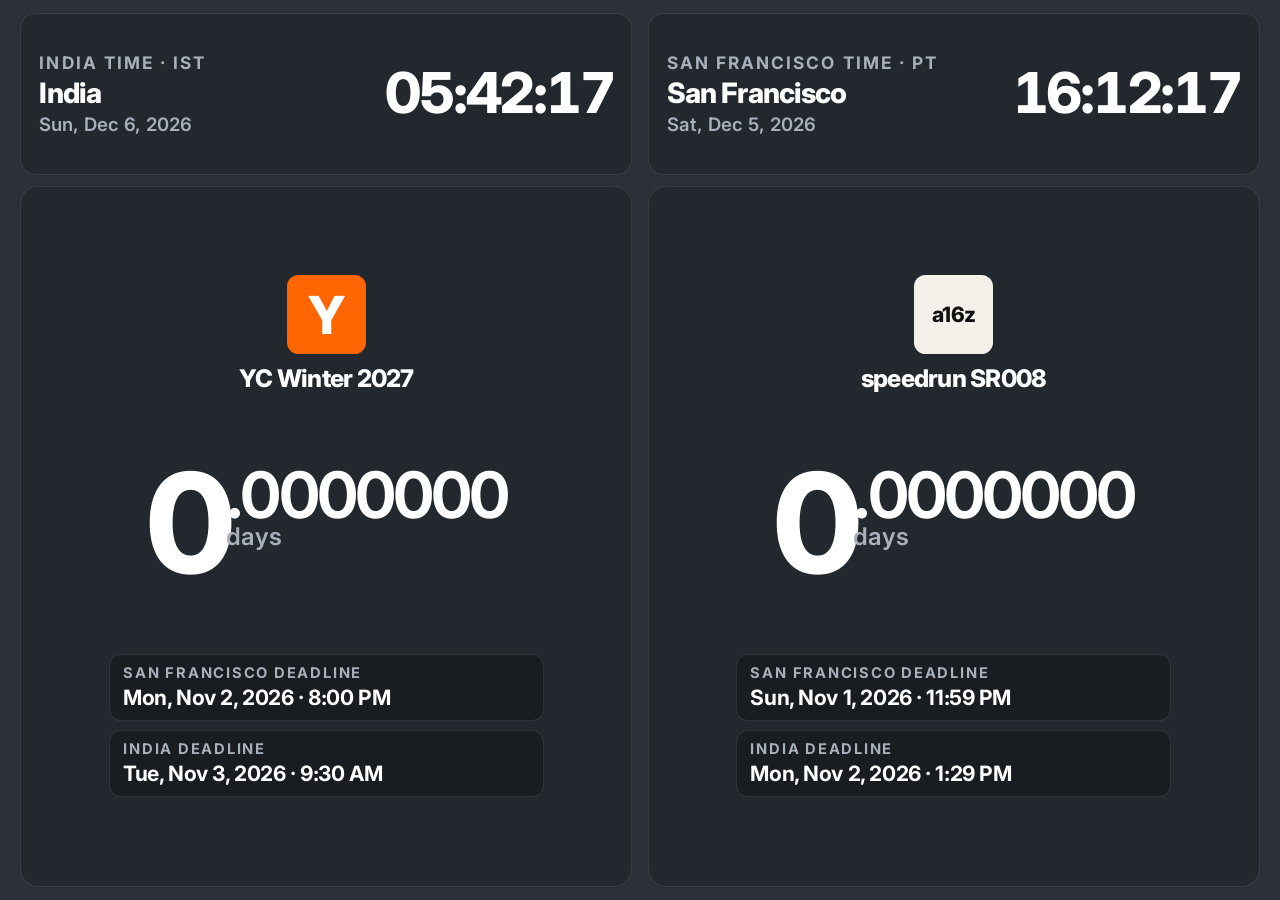
==== commit b04e7595: "Nudge board scale down again. Co-authored-by: Cursor <cursoragent@cursor.com>" ====
--- a/board.html
+++ b/board.html
@@ -44,10 +44,10 @@
       .board {
         height: 100vh;
         width: 100%;
-        padding: 1.3vh 1.5vw;
-        display: grid;
-        grid-template-rows: 19vh 1fr;
-        gap: 1.2vh;
+        padding: 1.4vh 1.6vw;
+        display: grid;
+        grid-template-rows: 18vh 1fr;
+        gap: 1.3vh;
       }
 
       .now-clocks {
@@ -61,7 +61,7 @@
         background: var(--panel);
         border: 1px solid var(--hair);
         border-radius: 1.2vw;
-        padding: 1.4vh 1.5vw;
+        padding: 1.3vh 1.4vw;
         display: grid;
         grid-template-columns: 1fr auto;
         align-items: center;
@@ -70,7 +70,7 @@
       }
 
       .clock-meta .label {
-        font-size: 1.5vw;
+        font-size: 1.35vw;
         letter-spacing: 0.12em;
         text-transform: uppercase;
         color: var(--mute);
@@ -78,21 +78,21 @@
       }
 
       .clock-meta .place {
-        margin-top: 0.4vh;
-        font-size: 2.5vw;
+        margin-top: 0.35vh;
+        font-size: 2.2vw;
         font-weight: 800;
         letter-spacing: -0.03em;
       }
 
       .clock-meta .date {
-        margin-top: 0.4vh;
+        margin-top: 0.35vh;
         color: var(--mute);
-        font-size: 1.6vw;
+        font-size: 1.45vw;
         font-weight: 600;
       }
 
       .clock-card .time {
-        font-size: 5vw;
+        font-size: 4.4vw;
         font-weight: 800;
         font-variant-numeric: tabular-nums;
         letter-spacing: -0.04em;
@@ -111,7 +111,7 @@
         background: var(--panel);
         border: 1px solid var(--hair);
         border-radius: 1.4vw;
-        padding: 1.8vh 1.4vw 2vh;
+        padding: 1.9vh 1.5vw 2.1vh;
         display: flex;
         flex-direction: column;
         align-items: center;
@@ -128,9 +128,9 @@
       }
 
       .logo {
-        width: 7vw;
-        height: 7vw;
-        border-radius: 0.95vw;
+        width: 6.2vw;
+        height: 6.2vw;
+        border-radius: 0.9vw;
         display: grid;
         place-items: center;
         flex-shrink: 0;
@@ -139,7 +139,7 @@
       .logo.yc {
         background: var(--yc);
         color: #fff;
-        font-size: 4.7vw;
+        font-size: 4.1vw;
         font-weight: 800;
         line-height: 1;
       }
@@ -147,13 +147,13 @@
       .logo.a16z {
         background: #f4f1ea;
         color: #111;
-        font-size: 1.85vw;
+        font-size: 1.65vw;
         font-weight: 800;
         letter-spacing: -0.04em;
       }
 
       .program {
-        font-size: 2.1vw;
+        font-size: 1.9vw;
         font-weight: 800;
         letter-spacing: -0.03em;
       }
@@ -168,7 +168,7 @@
       }
 
       .days-int {
-        font-size: 12vw;
+        font-size: 10.8vw;
         font-weight: 800;
         letter-spacing: -0.06em;
         color: #fff;
@@ -182,7 +182,7 @@
       }
 
       .days-frac {
-        font-size: 5.5vw;
+        font-size: 5vw;
         font-weight: 700;
         letter-spacing: -0.045em;
         color: #fff;
@@ -190,13 +190,13 @@
 
       .days-label {
         margin-top: 0.18em;
-        font-size: 2.1vw;
+        font-size: 1.9vw;
         font-weight: 600;
         color: var(--mute);
       }
 
       .deadline-box {
-        width: min(100%, 36vw);
+        width: min(100%, 34vw);
         display: grid;
         gap: 1vh;
         text-align: left;
@@ -206,11 +206,11 @@
         background: rgba(0, 0, 0, 0.28);
         border: 1px solid var(--hair);
         border-radius: 0.9vw;
-        padding: 1.1vh 1.1vw;
+        padding: 1.05vh 1.05vw;
       }
 
       .deadline-row .where {
-        font-size: 1.25vw;
+        font-size: 1.15vw;
         letter-spacing: 0.12em;
         text-transform: uppercase;
         color: var(--mute);
@@ -218,8 +218,8 @@
       }
 
       .deadline-row .when {
-        margin-top: 0.4vh;
-        font-size: 1.8vw;
+        margin-top: 0.35vh;
+        font-size: 1.65vw;
         font-weight: 700;
         color: var(--ink);
         letter-spacing: -0.02em;
